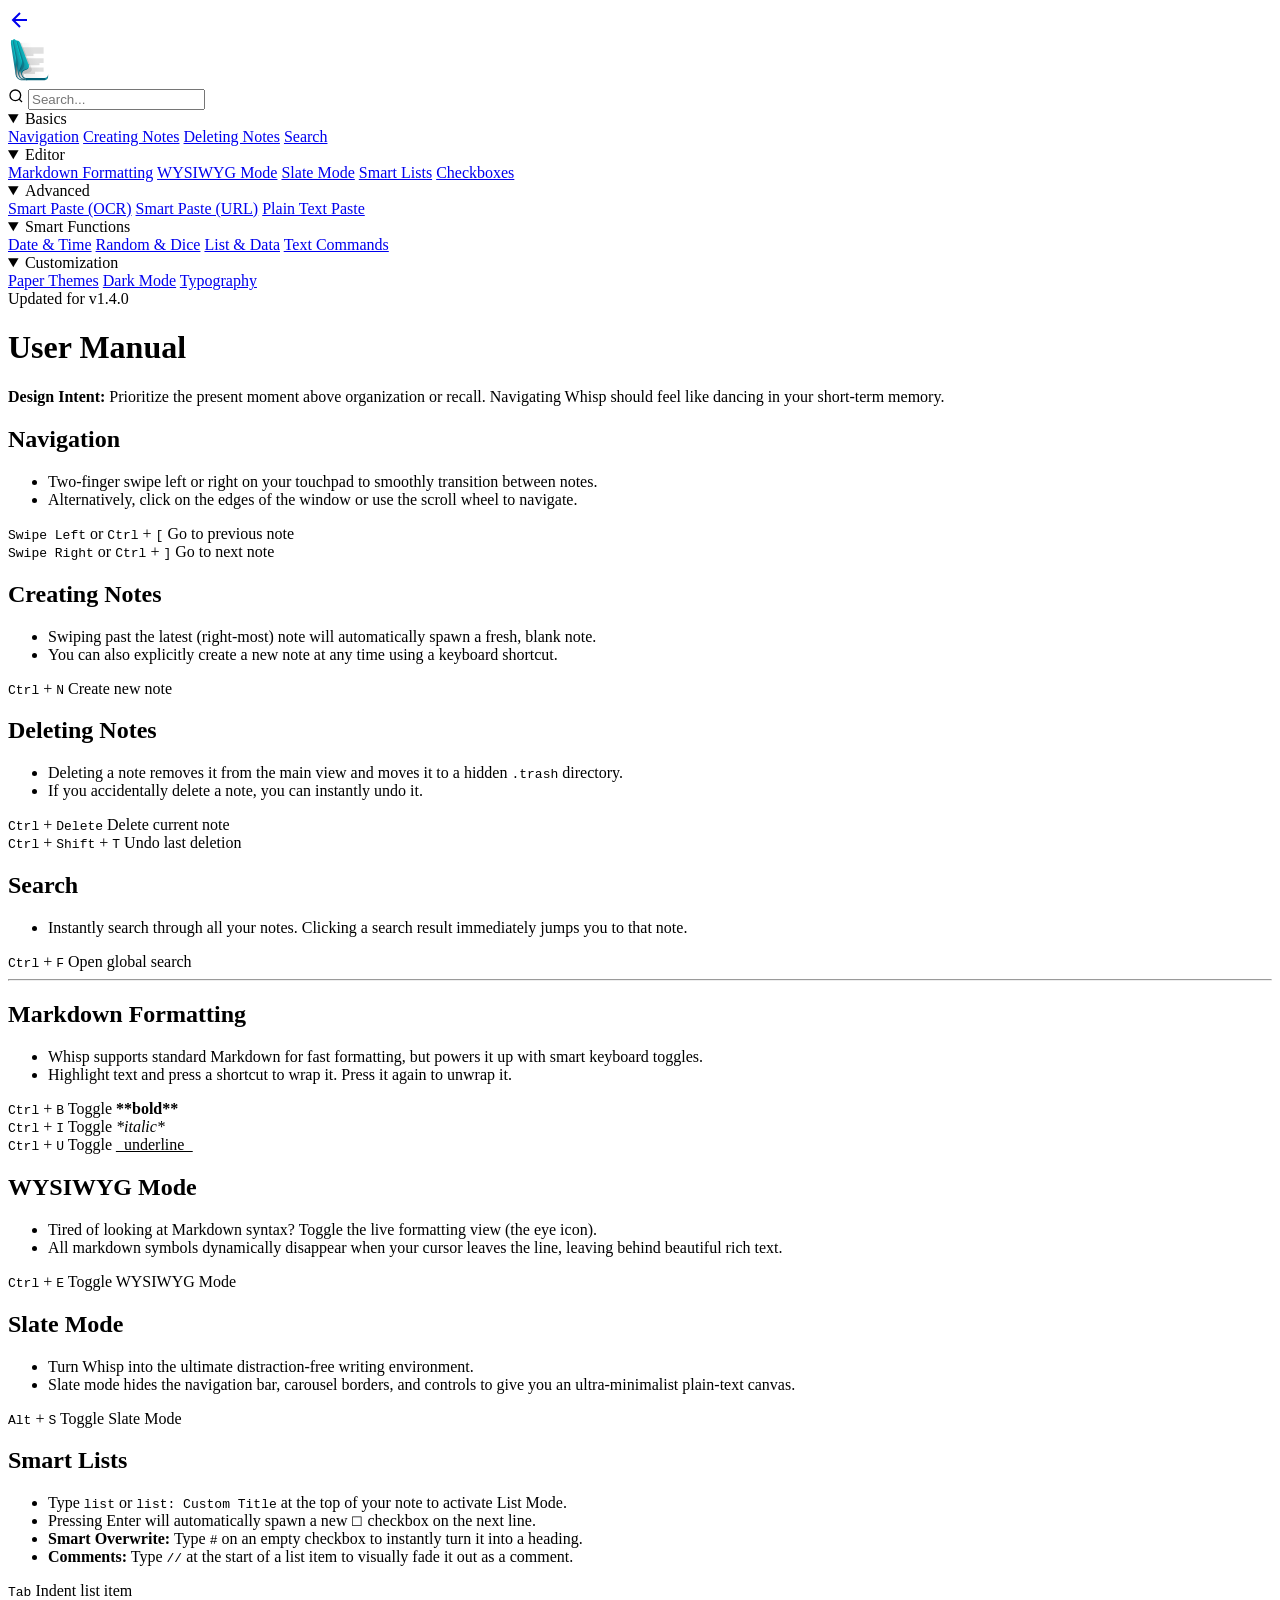
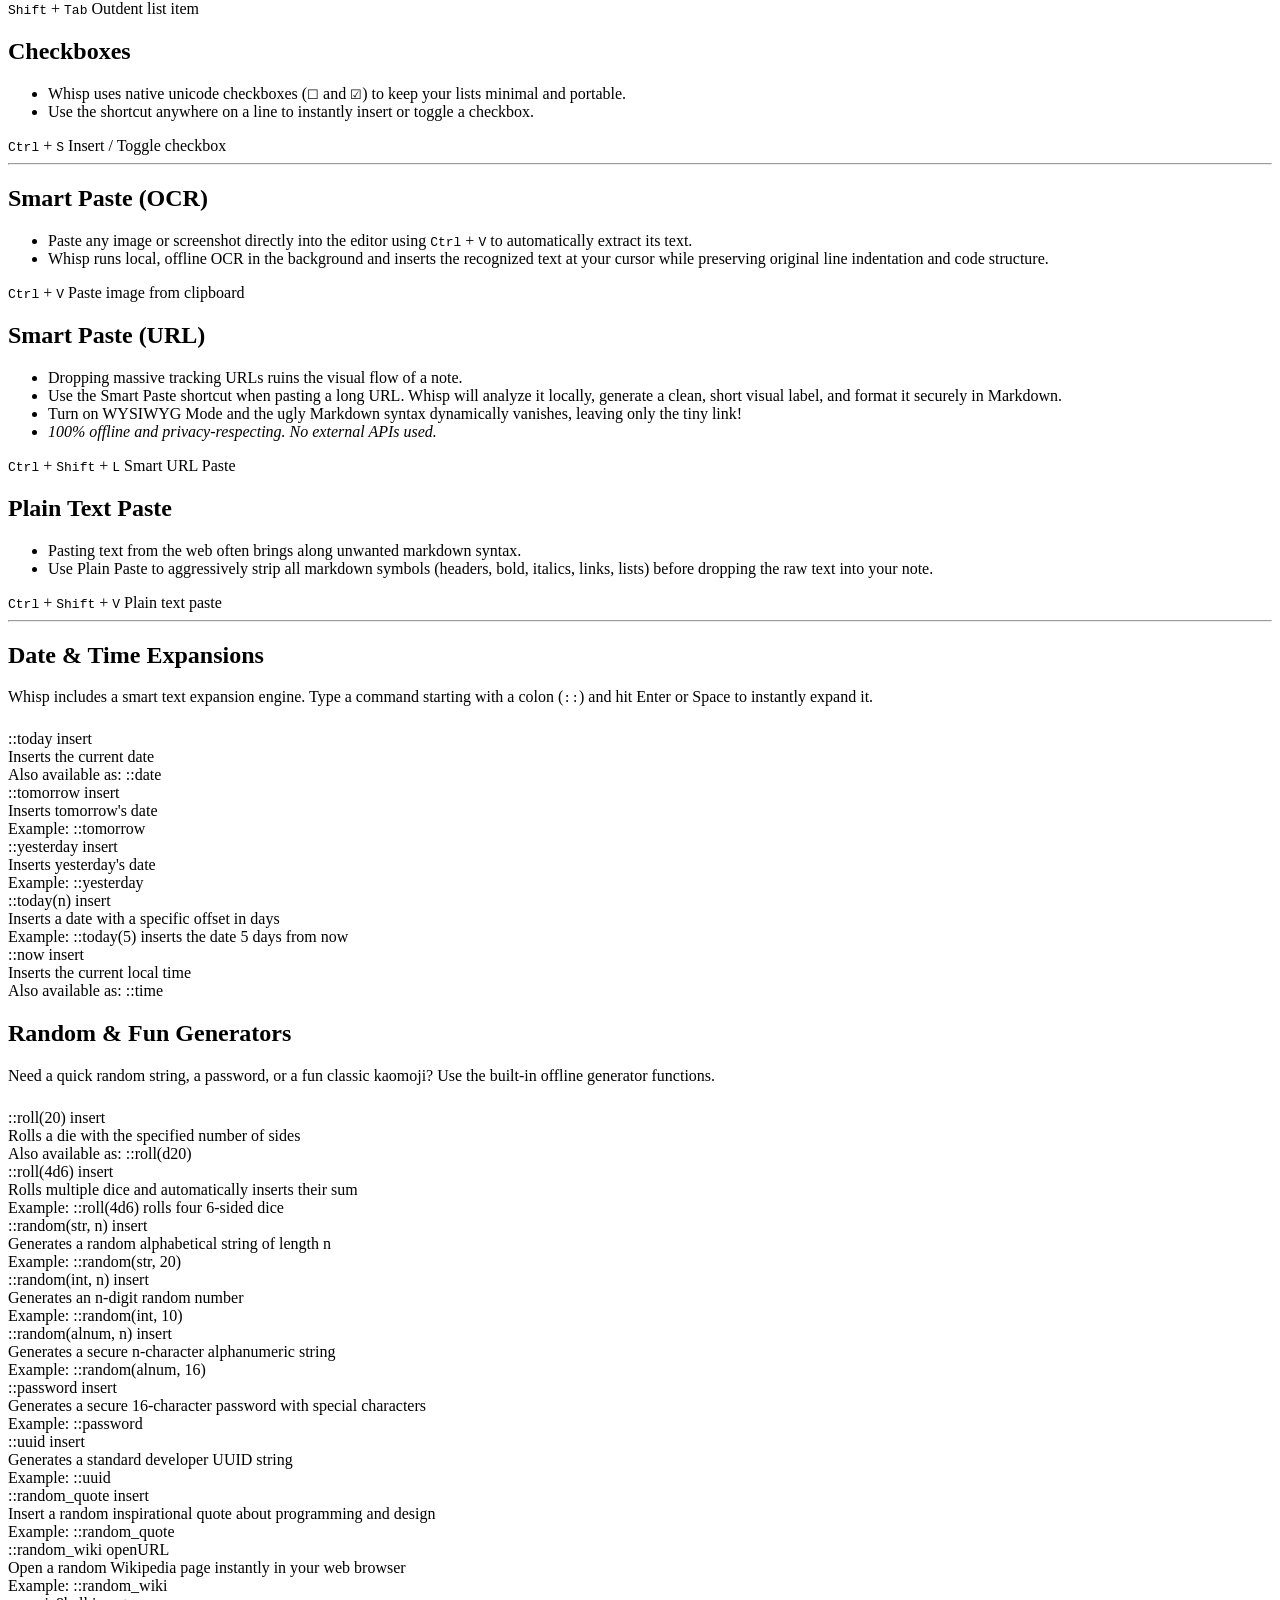
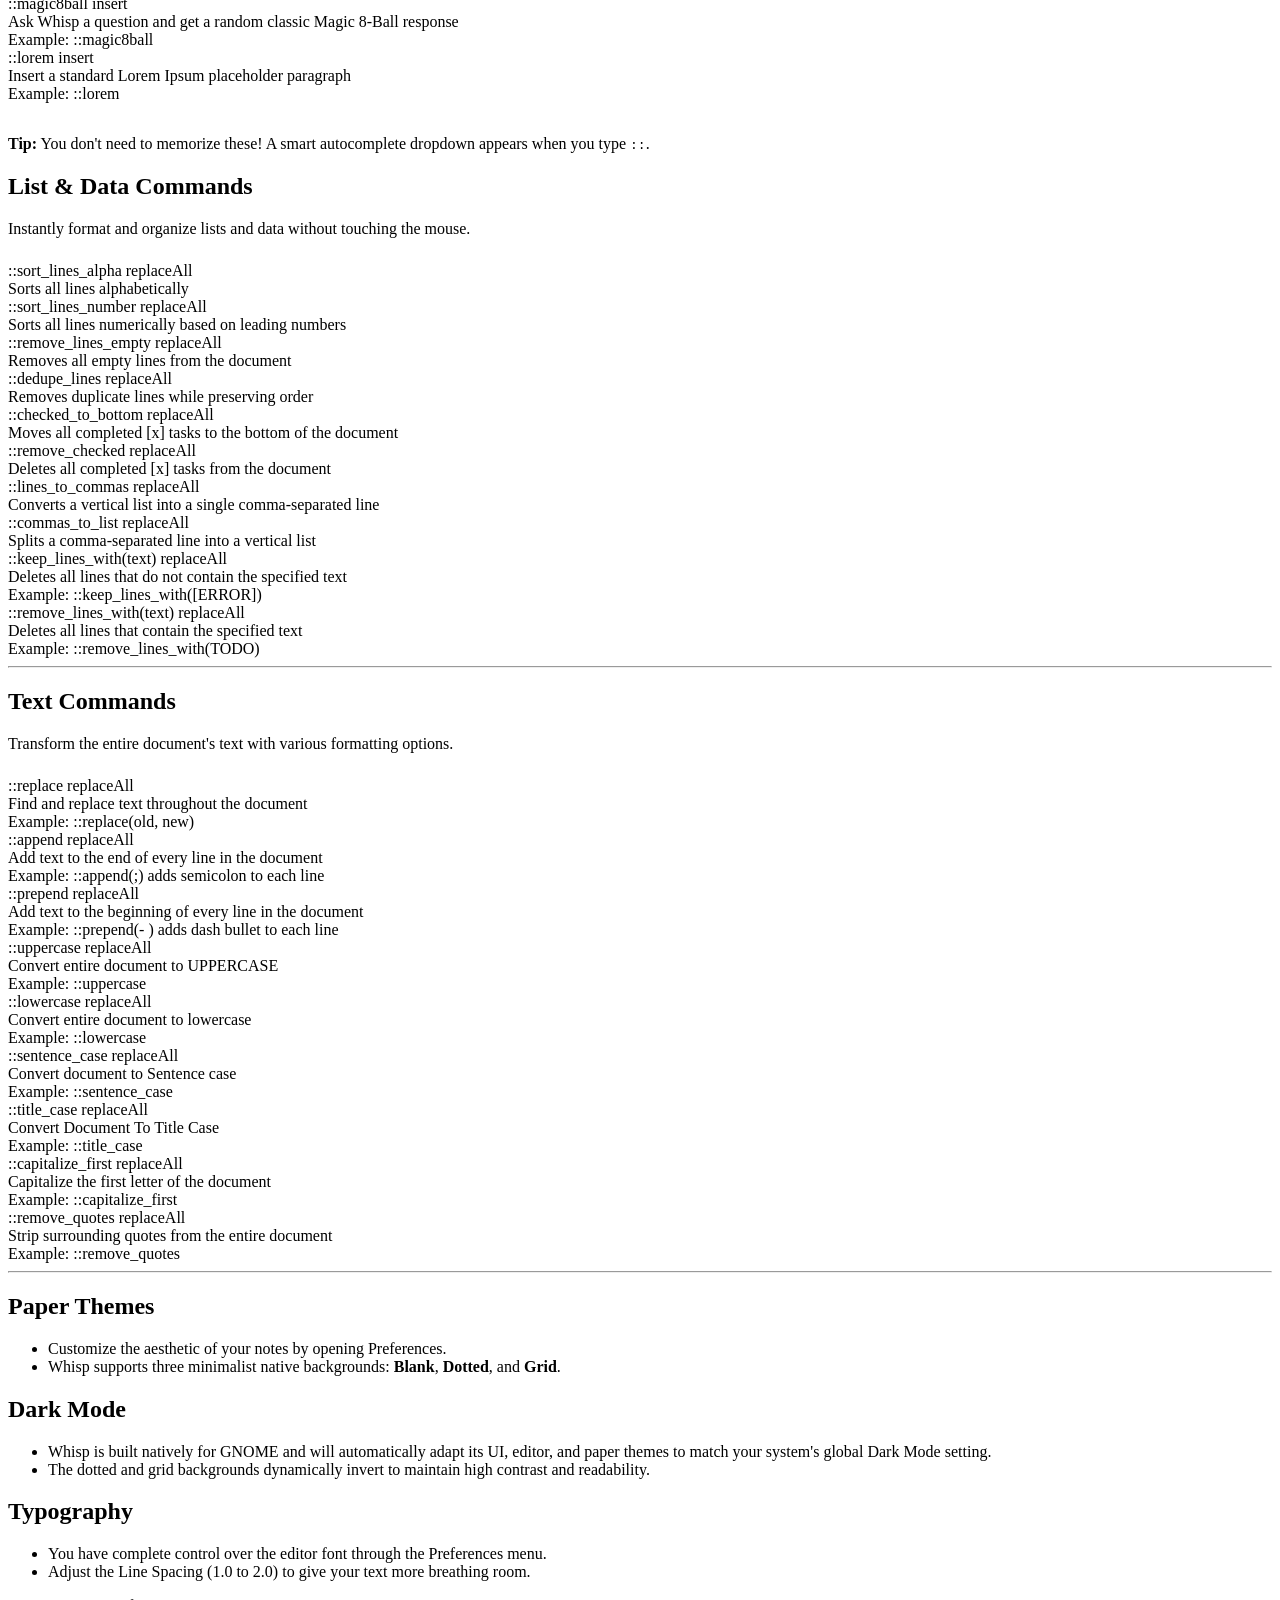
==== docs/manual.html @ 9ea4ab5c "docs: added correct domain icon" ====
<!DOCTYPE html>
<html lang="en">
<head>
    <meta charset="UTF-8">
    <meta name="viewport" content="width=device-width, initial-scale=1.0">
    <title>User Manual - Whisp</title>
    <link rel="preconnect" href="https://fonts.googleapis.com">
    <link rel="preconnect" href="https://fonts.gstatic.com" crossorigin>
    <link href="https://fonts.googleapis.com/css2?family=JetBrains+Mono:wght@400;600;800&display=swap" rel="stylesheet">
    <link rel="stylesheet" href="css/style.css?v=8">
    <link rel="icon" href="assets/icon.svg" type="image/svg+xml">
    <link rel="icon" href="assets/icon.png" type="image/png">
    <link rel="apple-touch-icon" href="assets/icon.png">
    <link rel="shortcut icon" href="assets/icon.ico">
    <!-- SEO / Social for manual -->
    <meta name="description" content="Whisp User Manual — navigation, editor features, smart paste, themes, and shortcuts.">
    <meta property="og:title" content="Whisp — User Manual" />
    <meta property="og:description" content="Documentation for Whisp: navigation, editor features, smart paste, themes, and shortcuts." />
    <meta property="og:image" content="assets/og-image.jpg" />
    <meta name="twitter:card" content="summary_large_image">
</head>
<body class="manual-page">

    <div class="manual-layout">
        <aside class="manual-sidebar">
            <div class="sidebar-header">
                <a href="index.html" class="back-link">
                    <svg width="24" height="24" viewBox="0 0 24 24" fill="none" stroke="currentColor" stroke-width="2"><path d="M19 12H5M12 19l-7-7 7-7"/></svg>
                </a>
                <div class="sidebar-title">
                    <img src="assets/app-icon.svg" alt="Whisp Logo" width="48" height="48" style="margin-bottom: 0 !important;">
                </div>
            </div>

            <div class="sidebar-search">
                <svg width="16" height="16" viewBox="0 0 24 24" fill="none" stroke="currentColor" stroke-width="2"><circle cx="11" cy="11" r="8"></circle><line x1="21" y1="21" x2="16.65" y2="16.65"></line></svg>
                <input type="search" id="manual-search-input" placeholder="Search..." class="manual-search-input">
            </div>
            
            <details class="nav-group" open>
                <summary>Basics</summary>
                <div class="nav-links">
                    <a href="#nav-navigation">Navigation</a>
                    <a href="#nav-create">Creating Notes</a>
                    <a href="#nav-delete">Deleting Notes</a>
                    <a href="#nav-search">Search</a>
                </div>
            </details>

            <details class="nav-group" open>
                <summary>Editor</summary>
                <div class="nav-links">
                    <a href="#nav-markdown">Markdown Formatting</a>
                    <a href="#nav-wysiwyg">WYSIWYG Mode</a>
                    <a href="#nav-slate">Slate Mode</a>
                    <a href="#nav-lists">Smart Lists</a>
                    <a href="#nav-checkbox">Checkboxes</a>
                </div>
            </details>

            <details class="nav-group" open>
                <summary>Advanced</summary>
                <div class="nav-links">
                    <a href="#nav-smartpaste-ocr">Smart Paste (OCR)</a>
                    <a href="#nav-smartpaste">Smart Paste (URL)</a>
                    <a href="#nav-plainpaste">Plain Text Paste</a>
                </div>
            </details>

            <details class="nav-group" open>
                <summary>Smart Functions</summary>
                <div class="nav-links">
                    <a href="#nav-date-time">Date & Time</a>
                    <a href="#nav-generators">Random & Dice</a>
                    <a href="#nav-list-commands">List & Data</a>
                    <a href="#nav-text-commands">Text Commands</a>
                </div>
            </details>

            <details class="nav-group" open>
                <summary>Customization</summary>
                <div class="nav-links">
                    <a href="#nav-themes">Paper Themes</a>
                    <a href="#nav-darkmode">Dark Mode</a>
                    <a href="#nav-typography">Typography</a>
                </div>
            </details>
        </aside>

        <main class="manual-content">
            <div class="manual-inner">
            <header class="manual-header">
                <span class="version-badge">Updated for v1.4.0</span>
                <h1>User Manual</h1>
                <div class="intent-banner">
                    <strong>Design Intent:</strong> Prioritize the present moment above organization or recall. Navigating Whisp should feel like dancing in your short-term memory.
                </div>
            </header>

            <section id="nav-navigation" class="manual-section">
                <h2>Navigation</h2>
                <ul>
                    <li>Two-finger swipe left or right on your touchpad to smoothly transition between notes.</li>
                    <li>Alternatively, click on the edges of the window or use the scroll wheel to navigate.</li>
                </ul>
                <div class="shortcut-box">
                    <kbd>Swipe Left</kbd> or <kbd>Ctrl</kbd> + <kbd>[</kbd> Go to previous note
                </div>
                <div class="shortcut-box">
                    <kbd>Swipe Right</kbd> or <kbd>Ctrl</kbd> + <kbd>]</kbd> Go to next note
                </div>
            </section>

            <section id="nav-create" class="manual-section">
                <h2>Creating Notes</h2>
                <ul>
                    <li>Swiping past the latest (right-most) note will automatically spawn a fresh, blank note.</li>
                    <li>You can also explicitly create a new note at any time using a keyboard shortcut.</li>
                </ul>
                <div class="shortcut-box">
                    <kbd>Ctrl</kbd> + <kbd>N</kbd> Create new note
                </div>
            </section>

            <section id="nav-delete" class="manual-section">
                <h2>Deleting Notes</h2>
                <ul>
                    <li>Deleting a note removes it from the main view and moves it to a hidden <code>.trash</code> directory.</li>
                    <li>If you accidentally delete a note, you can instantly undo it.</li>
                </ul>
                <div class="shortcut-box">
                    <kbd>Ctrl</kbd> + <kbd>Delete</kbd> Delete current note
                </div>
                <div class="shortcut-box">
                    <kbd>Ctrl</kbd> + <kbd>Shift</kbd> + <kbd>T</kbd> Undo last deletion
                </div>
            </section>

            <section id="nav-search" class="manual-section">
                <h2>Search</h2>
                <ul>
                    <li>Instantly search through all your notes. Clicking a search result immediately jumps you to that note.</li>
                </ul>
                <div class="shortcut-box">
                    <kbd>Ctrl</kbd> + <kbd>F</kbd> Open global search
                </div>
            </section>

            <hr>

            <section id="nav-markdown" class="manual-section">
                <h2>Markdown Formatting</h2>
                <ul>
                    <li>Whisp supports standard Markdown for fast formatting, but powers it up with smart keyboard toggles.</li>
                    <li>Highlight text and press a shortcut to wrap it. Press it again to unwrap it.</li>
                </ul>
                <div class="shortcut-box">
                    <kbd>Ctrl</kbd> + <kbd>B</kbd> Toggle <strong>**bold**</strong>
                </div>
                <div class="shortcut-box">
                    <kbd>Ctrl</kbd> + <kbd>I</kbd> Toggle <em>*italic*</em>
                </div>
                <div class="shortcut-box">
                    <kbd>Ctrl</kbd> + <kbd>U</kbd> Toggle <u>_underline_</u>
                </div>
            </section>

            <section id="nav-wysiwyg" class="manual-section">
                <h2>WYSIWYG Mode</h2>
                <ul>
                    <li>Tired of looking at Markdown syntax? Toggle the live formatting view (the eye icon).</li>
                    <li>All markdown symbols dynamically disappear when your cursor leaves the line, leaving behind beautiful rich text.</li>
                </ul>
                <div class="shortcut-box">
                    <kbd>Ctrl</kbd> + <kbd>E</kbd> Toggle WYSIWYG Mode
                </div>
            </section>

            <section id="nav-slate" class="manual-section">
                <h2>Slate Mode</h2>
                <ul>
                    <li>Turn Whisp into the ultimate distraction-free writing environment.</li>
                    <li>Slate mode hides the navigation bar, carousel borders, and controls to give you an ultra-minimalist plain-text canvas.</li>
                </ul>
                <div class="shortcut-box">
                    <kbd>Alt</kbd> + <kbd>S</kbd> Toggle Slate Mode
                </div>
            </section>

            <section id="nav-lists" class="manual-section">
                <h2>Smart Lists</h2>
                <ul>
                    <li>Type <code>list</code> or <code>list: Custom Title</code> at the top of your note to activate List Mode.</li>
                    <li>Pressing Enter will automatically spawn a new <code>☐</code> checkbox on the next line.</li>
                    <li><strong>Smart Overwrite:</strong> Type <code>#</code> on an empty checkbox to instantly turn it into a heading.</li>
                    <li><strong>Comments:</strong> Type <code>//</code> at the start of a list item to visually fade it out as a comment.</li>
                </ul>
                <div class="shortcut-box">
                    <kbd>Tab</kbd> Indent list item
                </div>
                <div class="shortcut-box">
                    <kbd>Shift</kbd> + <kbd>Tab</kbd> Outdent list item
                </div>
            </section>

            <section id="nav-checkbox" class="manual-section">
                <h2>Checkboxes</h2>
                <ul>
                    <li>Whisp uses native unicode checkboxes (<code>☐</code> and <code>☑</code>) to keep your lists minimal and portable.</li>
                    <li>Use the shortcut anywhere on a line to instantly insert or toggle a checkbox.</li>
                </ul>
                <div class="shortcut-box">
                    <kbd>Ctrl</kbd> + <kbd>S</kbd> Insert / Toggle checkbox
                </div>
            </section>

            <hr>

            <section id="nav-smartpaste-ocr" class="manual-section">
                <h2>Smart Paste (OCR)</h2>
                <ul>
                    <li>Paste any image or screenshot directly into the editor using <kbd>Ctrl</kbd> + <kbd>V</kbd> to automatically extract its text.</li>
                    <li>Whisp runs local, offline OCR in the background and inserts the recognized text at your cursor while preserving original line indentation and code structure.</li>
                </ul>
                <div class="shortcut-box">
                    <kbd>Ctrl</kbd> + <kbd>V</kbd> Paste image from clipboard
                </div>
            </section>

            <section id="nav-smartpaste" class="manual-section">
                <h2>Smart Paste (URL)</h2>
                <ul>
                    <li>Dropping massive tracking URLs ruins the visual flow of a note.</li>
                    <li>Use the Smart Paste shortcut when pasting a long URL. Whisp will analyze it locally, generate a clean, short visual label, and format it securely in Markdown.</li>
                    <li>Turn on WYSIWYG Mode and the ugly Markdown syntax dynamically vanishes, leaving only the tiny link!</li>
                    <li><em>100% offline and privacy-respecting. No external APIs used.</em></li>
                </ul>
                <div class="shortcut-box">
                    <kbd>Ctrl</kbd> + <kbd>Shift</kbd> + <kbd>L</kbd> Smart URL Paste
                </div>
            </section>

            <section id="nav-plainpaste" class="manual-section">
                <h2>Plain Text Paste</h2>
                <ul>
                    <li>Pasting text from the web often brings along unwanted markdown syntax.</li>
                    <li>Use Plain Paste to aggressively strip all markdown symbols (headers, bold, italics, links, lists) before dropping the raw text into your note.</li>
                </ul>
                <div class="shortcut-box">
                    <kbd>Ctrl</kbd> + <kbd>Shift</kbd> + <kbd>V</kbd> Plain text paste
                </div>
            </section>

            <hr>

            <section id="nav-date-time" class="manual-section">
                <h2>Date & Time Expansions</h2>
                <p style="color: var(--text-secondary); margin-bottom: 1.5rem;">Whisp includes a smart text expansion engine. Type a command starting with a colon (<code>::</code>) and hit Enter or Space to instantly expand it.</p>

                <div class="command-box">
                    <div class="command-header">
                        <span class="command-name">::today</span>
                        <span class="command-badge">insert</span>
                    </div>
                    <div class="command-desc">Inserts the current date</div>
                    <div class="command-example">Also available as: ::date</div>
                </div>

                <div class="command-box">
                    <div class="command-header">
                        <span class="command-name">::tomorrow</span>
                        <span class="command-badge">insert</span>
                    </div>
                    <div class="command-desc">Inserts tomorrow's date</div>
                    <div class="command-example">Example: ::tomorrow</div>
                </div>

                <div class="command-box">
                    <div class="command-header">
                        <span class="command-name">::yesterday</span>
                        <span class="command-badge">insert</span>
                    </div>
                    <div class="command-desc">Inserts yesterday's date</div>
                    <div class="command-example">Example: ::yesterday</div>
                </div>

                <div class="command-box">
                    <div class="command-header">
                        <span class="command-name">::today(n)</span>
                        <span class="command-badge">insert</span>
                    </div>
                    <div class="command-desc">Inserts a date with a specific offset in days</div>
                    <div class="command-example">Example: ::today(5) inserts the date 5 days from now</div>
                </div>

                <div class="command-box">
                    <div class="command-header">
                        <span class="command-name">::now</span>
                        <span class="command-badge">insert</span>
                    </div>
                    <div class="command-desc">Inserts the current local time</div>
                    <div class="command-example">Also available as: ::time</div>
                </div>
            </section>

            <section id="nav-generators" class="manual-section">
                <h2>Random & Fun Generators</h2>
                <p style="color: var(--text-secondary); margin-bottom: 1.5rem;">Need a quick random string, a password, or a fun classic kaomoji? Use the built-in offline generator functions.</p>

                <div class="command-box">
                    <div class="command-header">
                        <span class="command-name">::roll(20)</span>
                        <span class="command-badge">insert</span>
                    </div>
                    <div class="command-desc">Rolls a die with the specified number of sides</div>
                    <div class="command-example">Also available as: ::roll(d20)</div>
                </div>

                <div class="command-box">
                    <div class="command-header">
                        <span class="command-name">::roll(4d6)</span>
                        <span class="command-badge">insert</span>
                    </div>
                    <div class="command-desc">Rolls multiple dice and automatically inserts their sum</div>
                    <div class="command-example">Example: ::roll(4d6) rolls four 6-sided dice</div>
                </div>

                <div class="command-box">
                    <div class="command-header">
                        <span class="command-name">::random(str, n)</span>
                        <span class="command-badge">insert</span>
                    </div>
                    <div class="command-desc">Generates a random alphabetical string of length n</div>
                    <div class="command-example">Example: ::random(str, 20)</div>
                </div>

                <div class="command-box">
                    <div class="command-header">
                        <span class="command-name">::random(int, n)</span>
                        <span class="command-badge">insert</span>
                    </div>
                    <div class="command-desc">Generates an n-digit random number</div>
                    <div class="command-example">Example: ::random(int, 10)</div>
                </div>

                <div class="command-box">
                    <div class="command-header">
                        <span class="command-name">::random(alnum, n)</span>
                        <span class="command-badge">insert</span>
                    </div>
                    <div class="command-desc">Generates a secure n-character alphanumeric string</div>
                    <div class="command-example">Example: ::random(alnum, 16)</div>
                </div>

                <div class="command-box">
                    <div class="command-header">
                        <span class="command-name">::password</span>
                        <span class="command-badge">insert</span>
                    </div>
                    <div class="command-desc">Generates a secure 16-character password with special characters</div>
                    <div class="command-example">Example: ::password</div>
                </div>

                <div class="command-box">
                    <div class="command-header">
                        <span class="command-name">::uuid</span>
                        <span class="command-badge">insert</span>
                    </div>
                    <div class="command-desc">Generates a standard developer UUID string</div>
                    <div class="command-example">Example: ::uuid</div>
                </div>

                <div class="command-box">
                    <div class="command-header">
                        <span class="command-name">::random_quote</span>
                        <span class="command-badge">insert</span>
                    </div>
                    <div class="command-desc">Insert a random inspirational quote about programming and design</div>
                    <div class="command-example">Example: ::random_quote</div>
                </div>

                <div class="command-box">
                    <div class="command-header">
                        <span class="command-name">::random_wiki</span>
                        <span class="command-badge">openURL</span>
                    </div>
                    <div class="command-desc">Open a random Wikipedia page instantly in your web browser</div>
                    <div class="command-example">Example: ::random_wiki</div>
                </div>

                <div class="command-box">
                    <div class="command-header">
                        <span class="command-name">::magic8ball</span>
                        <span class="command-badge">insert</span>
                    </div>
                    <div class="command-desc">Ask Whisp a question and get a random classic Magic 8-Ball response</div>
                    <div class="command-example">Example: ::magic8ball</div>
                </div>
                
                <div class="command-box">
                    <div class="command-header">
                        <span class="command-name">::lorem</span>
                        <span class="command-badge">insert</span>
                    </div>
                    <div class="command-desc">Insert a standard Lorem Ipsum placeholder paragraph</div>
                    <div class="command-example">Example: ::lorem</div>
                </div>

                <div class="tip-box" style="margin-top: 2rem;">
                    <strong>Tip:</strong> You don't need to memorize these! A smart autocomplete dropdown appears when you type <code>::</code>.
                </div>
            </section>

            <section id="nav-list-commands" class="manual-section">
                <h2>List &amp; Data Commands</h2>
                <p style="color: var(--text-secondary); margin-bottom: 1.5rem;">Instantly format and organize lists and data without touching the mouse.</p>

                <div class="command-box">
                    <div class="command-header">
                        <span class="command-name">::sort_lines_alpha</span>
                        <span class="command-badge">replaceAll</span>
                    </div>
                    <div class="command-desc">Sorts all lines alphabetically</div>
                </div>

                <div class="command-box">
                    <div class="command-header">
                        <span class="command-name">::sort_lines_number</span>
                        <span class="command-badge">replaceAll</span>
                    </div>
                    <div class="command-desc">Sorts all lines numerically based on leading numbers</div>
                </div>

                <div class="command-box">
                    <div class="command-header">
                        <span class="command-name">::remove_lines_empty</span>
                        <span class="command-badge">replaceAll</span>
                    </div>
                    <div class="command-desc">Removes all empty lines from the document</div>
                </div>

                <div class="command-box">
                    <div class="command-header">
                        <span class="command-name">::dedupe_lines</span>
                        <span class="command-badge">replaceAll</span>
                    </div>
                    <div class="command-desc">Removes duplicate lines while preserving order</div>
                </div>

                <div class="command-box">
                    <div class="command-header">
                        <span class="command-name">::checked_to_bottom</span>
                        <span class="command-badge">replaceAll</span>
                    </div>
                    <div class="command-desc">Moves all completed [x] tasks to the bottom of the document</div>
                </div>

                <div class="command-box">
                    <div class="command-header">
                        <span class="command-name">::remove_checked</span>
                        <span class="command-badge">replaceAll</span>
                    </div>
                    <div class="command-desc">Deletes all completed [x] tasks from the document</div>
                </div>

                <div class="command-box">
                    <div class="command-header">
                        <span class="command-name">::lines_to_commas</span>
                        <span class="command-badge">replaceAll</span>
                    </div>
                    <div class="command-desc">Converts a vertical list into a single comma-separated line</div>
                </div>

                <div class="command-box">
                    <div class="command-header">
                        <span class="command-name">::commas_to_list</span>
                        <span class="command-badge">replaceAll</span>
                    </div>
                    <div class="command-desc">Splits a comma-separated line into a vertical list</div>
                </div>

                <div class="command-box">
                    <div class="command-header">
                        <span class="command-name">::keep_lines_with(text)</span>
                        <span class="command-badge">replaceAll</span>
                    </div>
                    <div class="command-desc">Deletes all lines that do not contain the specified text</div>
                    <div class="command-example">Example: ::keep_lines_with([ERROR])</div>
                </div>

                <div class="command-box">
                    <div class="command-header">
                        <span class="command-name">::remove_lines_with(text)</span>
                        <span class="command-badge">replaceAll</span>
                    </div>
                    <div class="command-desc">Deletes all lines that contain the specified text</div>
                    <div class="command-example">Example: ::remove_lines_with(TODO)</div>
                </div>
            </section>

            <hr>

            <section id="nav-text-commands" class="manual-section">
                <h2>Text Commands</h2>
                <p style="color: var(--text-secondary); margin-bottom: 1.5rem;">Transform the entire document's text with various formatting options.</p>

                <div class="command-box">
                    <div class="command-header">
                        <span class="command-name">::replace</span>
                        <span class="command-badge">replaceAll</span>
                    </div>
                    <div class="command-desc">Find and replace text throughout the document</div>
                    <div class="command-example">Example: ::replace(old, new)</div>
                </div>

                <div class="command-box">
                    <div class="command-header">
                        <span class="command-name">::append</span>
                        <span class="command-badge">replaceAll</span>
                    </div>
                    <div class="command-desc">Add text to the end of every line in the document</div>
                    <div class="command-example">Example: ::append(;) adds semicolon to each line</div>
                </div>

                <div class="command-box">
                    <div class="command-header">
                        <span class="command-name">::prepend</span>
                        <span class="command-badge">replaceAll</span>
                    </div>
                    <div class="command-desc">Add text to the beginning of every line in the document</div>
                    <div class="command-example">Example: ::prepend(- ) adds dash bullet to each line</div>
                </div>

                <div class="command-box">
                    <div class="command-header">
                        <span class="command-name">::uppercase</span>
                        <span class="command-badge">replaceAll</span>
                    </div>
                    <div class="command-desc">Convert entire document to UPPERCASE</div>
                    <div class="command-example">Example: ::uppercase</div>
                </div>

                <div class="command-box">
                    <div class="command-header">
                        <span class="command-name">::lowercase</span>
                        <span class="command-badge">replaceAll</span>
                    </div>
                    <div class="command-desc">Convert entire document to lowercase</div>
                    <div class="command-example">Example: ::lowercase</div>
                </div>

                <div class="command-box">
                    <div class="command-header">
                        <span class="command-name">::sentence_case</span>
                        <span class="command-badge">replaceAll</span>
                    </div>
                    <div class="command-desc">Convert document to Sentence case</div>
                    <div class="command-example">Example: ::sentence_case</div>
                </div>

                <div class="command-box">
                    <div class="command-header">
                        <span class="command-name">::title_case</span>
                        <span class="command-badge">replaceAll</span>
                    </div>
                    <div class="command-desc">Convert Document To Title Case</div>
                    <div class="command-example">Example: ::title_case</div>
                </div>

                <div class="command-box">
                    <div class="command-header">
                        <span class="command-name">::capitalize_first</span>
                        <span class="command-badge">replaceAll</span>
                    </div>
                    <div class="command-desc">Capitalize the first letter of the document</div>
                    <div class="command-example">Example: ::capitalize_first</div>
                </div>

                <div class="command-box">
                    <div class="command-header">
                        <span class="command-name">::remove_quotes</span>
                        <span class="command-badge">replaceAll</span>
                    </div>
                    <div class="command-desc">Strip surrounding quotes from the entire document</div>
                    <div class="command-example">Example: ::remove_quotes</div>
                </div>
            </section>

            <hr>

            <section id="nav-themes" class="manual-section">
                <h2>Paper Themes</h2>
                <ul>
                    <li>Customize the aesthetic of your notes by opening Preferences.</li>
                    <li>Whisp supports three minimalist native backgrounds: <strong>Blank</strong>, <strong>Dotted</strong>, and <strong>Grid</strong>.</li>
                </ul>
            </section>

            <section id="nav-darkmode" class="manual-section">
                <h2>Dark Mode</h2>
                <ul>
                    <li>Whisp is built natively for GNOME and will automatically adapt its UI, editor, and paper themes to match your system's global Dark Mode setting.</li>
                    <li>The dotted and grid backgrounds dynamically invert to maintain high contrast and readability.</li>
                </ul>
            </section>

            <section id="nav-typography" class="manual-section">
                <h2>Typography</h2>
                <ul>
                    <li>You have complete control over the editor font through the Preferences menu.</li>
                    <li>Adjust the Line Spacing (1.0 to 2.0) to give your text more breathing room.</li>
                </ul>
                <div class="shortcut-box">
                    <kbd>Ctrl</kbd> + <kbd>,</kbd> Open Preferences
                </div>
            </section>
            </div>
        </main>
    </div>

    <script>
        // Simple active state observer for sidebar navigation
        const sections = document.querySelectorAll('.manual-section');
        const navLinks = document.querySelectorAll('.manual-sidebar a:not(.back-link)');

        const observer = new IntersectionObserver((entries) => {
            entries.forEach(entry => {
                if (entry.isIntersecting) {
                    navLinks.forEach(link => {
                        link.classList.remove('active');
                        // Also remove active styling for sidebar titles if we want, but let's just use exact hash match
                        if (link.getAttribute('href') === '#' + entry.target.id) {
                            link.classList.add('active');
                        }
                    });
                }
            });
        }, { rootMargin: '-20% 0px -80% 0px' });

        sections.forEach(section => observer.observe(section));
        
        // Smooth scrolling
        navLinks.forEach(link => {
            link.addEventListener('click', function(e) {
                // If it's just a category link without an ID, maybe don't smooth scroll?
                // Actually our sidebar-link tags have `#basics`, etc., which aren't real sections.
                const targetId = this.getAttribute('href');
                if(targetId.startsWith('#')) {
                    const targetSection = document.querySelector(targetId);
                    if (targetSection) {
                        e.preventDefault();
                        targetSection.scrollIntoView({ behavior: 'smooth' });
                        history.pushState(null, null, targetId);
                    }
                }
            });
        });
        // Search Functionality
        const searchInput = document.getElementById('manual-search-input');
        const navGroups = document.querySelectorAll('details.nav-group');

        searchInput.addEventListener('input', function(e) {
            const term = e.target.value.toLowerCase();
            
            navGroups.forEach(group => {
                const links = group.querySelectorAll('.nav-links a');
                let hasVisibleLink = false;
                
                links.forEach(link => {
                    if (link.textContent.toLowerCase().includes(term)) {
                        link.style.display = 'block';
                        hasVisibleLink = true;
                    } else {
                        link.style.display = 'none';
                    }
                });
                
                if (hasVisibleLink) {
                    group.style.display = 'block';
                    group.open = true; // Auto-open groups that have matches
                } else {
                    group.style.display = 'none';
                }
            });
        });
    </script>
</body>
</html>
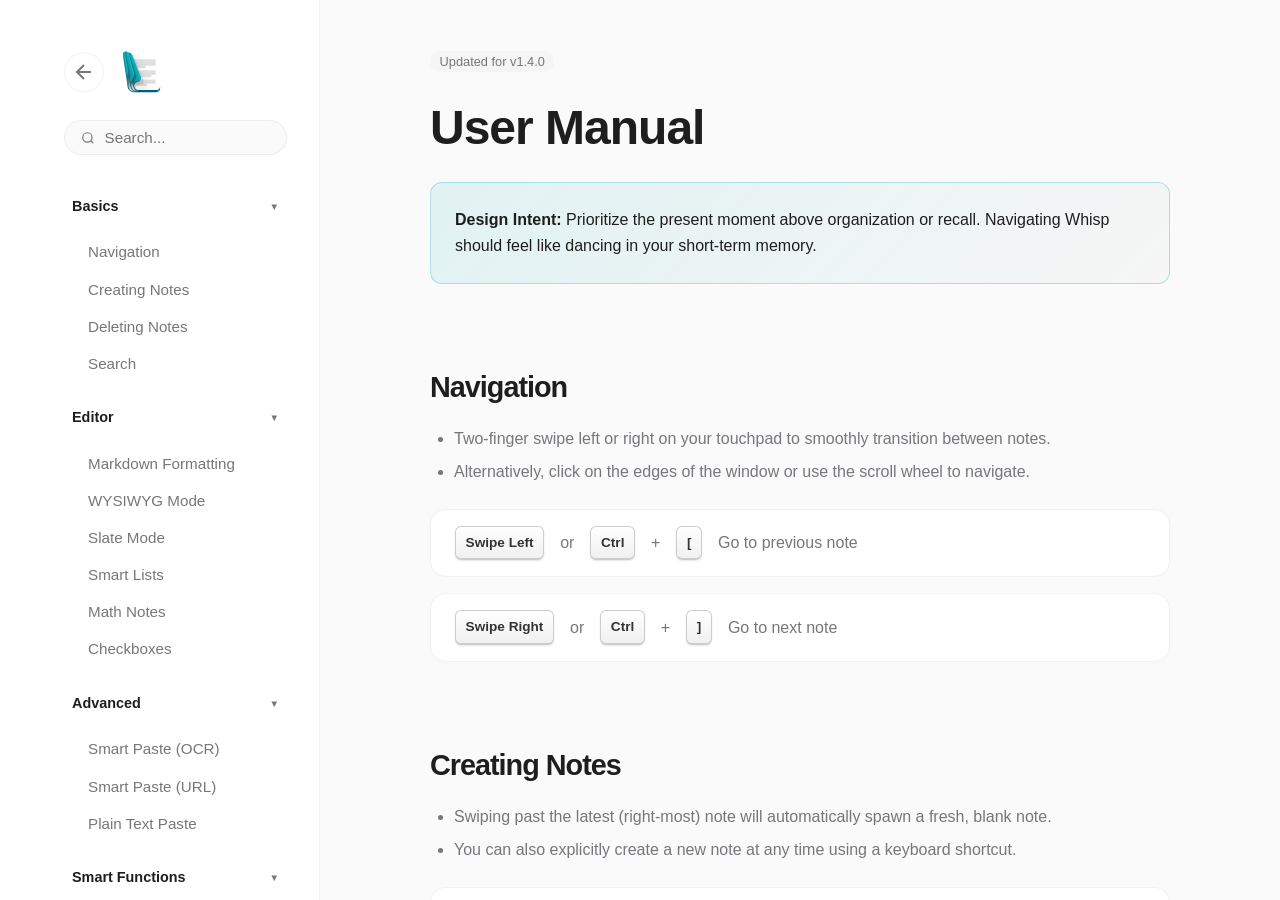
==== commit 05d585be: "Add math notes" ====
--- a/docs/manual.html
+++ b/docs/manual.html
@@ -54,6 +54,7 @@
                     <a href="#nav-wysiwyg">WYSIWYG Mode</a>
                     <a href="#nav-slate">Slate Mode</a>
                     <a href="#nav-lists">Smart Lists</a>
+                    <a href="#nav-math">Math Notes</a>
                     <a href="#nav-checkbox">Checkboxes</a>
                 </div>
             </details>
@@ -201,6 +202,16 @@
                 <div class="shortcut-box">
                     <kbd>Shift</kbd> + <kbd>Tab</kbd> Outdent list item
                 </div>
+            </section>
+
+            <section id="nav-math" class="manual-section">
+                <h2>Math Notes</h2>
+                <ul>
+                    <li>Type <code>math</code> or <code>math: Custom Title</code> at the top of your note to activate Math Mode.</li>
+                    <li>Every line that is a valid expression shows its result on the right, e.g. <code>(120 + 30) * 2</code>, <code>2^10</code>, <code>20% of 50</code>, <code>sqrt(16)</code>.</li>
+                    <li><strong>Variables:</strong> <code>rent = 1200</code> on one line, then use <code>rent * 12</code> on a later line. <code>ans</code> is the previous result.</li>
+                    <li><strong>Totals:</strong> Type <code>sum</code> (or <code>total</code>, <code>avg</code>) to add up the results above it, back to the last empty line.</li>
+                </ul>
             </section>
 
             <section id="nav-checkbox" class="manual-section">
--- a/docs/css/style.css
+++ b/docs/css/style.css
@@ -0,0 +1,1410 @@
+:root {
+  /* GNOME Adwaita Light Mode Palette */
+  --window-bg: #fafafa;
+  --view-bg: #ffffff;
+  --card-bg: #ffffff;
+  --card-hover: #f5f5f5;
+  --card-border: rgba(0, 0, 0, 0.05); /* Softer borders */
+  --text-primary: #1e1e1e;
+  --text-secondary: #77767b;
+  --accent-color: #0ab3bb; /* Whisp Teal */
+  --accent-hover: #089b9b;
+  --overlay-tint: rgba(30, 30, 30, 0.15); /* Tint for pills/buttons */
+  --font-primary: "Adwaita Sans", Cantarell, Inter, sans-serif;
+}
+
+html {
+  scroll-behavior: smooth;
+}
+
+* {
+  margin: 0;
+  padding: 0;
+  box-sizing: border-box;
+}
+
+@keyframes initialFadeIn {
+  from {
+    opacity: 0;
+  }
+  to {
+    opacity: 1;
+  }
+}
+
+body {
+  background-color: var(--window-bg);
+  color: var(--text-primary);
+  font-family: var(--font-primary);
+  line-height: 1.6;
+  -webkit-font-smoothing: antialiased;
+  animation: initialFadeIn 0.4s ease-out forwards;
+}
+
+h1,
+h2,
+h3 {
+  font-weight: 800;
+  letter-spacing: -1px;
+}
+
+/* Navigation */
+.navbar {
+  padding: 1.5rem 2rem;
+  background-color: transparent;
+}
+
+.nav-content {
+  max-width: 1200px;
+  margin: 0 auto;
+  display: flex;
+  justify-content: space-between;
+  align-items: center;
+}
+
+.brand {
+  display: flex;
+  align-items: center;
+  gap: 12px;
+}
+
+.brand-icon {
+  width: 32px;
+  height: 32px;
+  object-fit: contain;
+}
+
+.brand-name {
+  font-weight: 800;
+  font-size: 1.2rem;
+  letter-spacing: -0.5px;
+}
+
+.hero-icon-wrapper {
+  perspective: 1000px;
+  display: flex;
+  justify-content: center;
+  align-items: center;
+  margin-bottom: 2rem;
+}
+
+.hero-app-icon {
+  width: 160px;
+  height: 160px;
+  object-fit: contain;
+  filter: drop-shadow(0 10px 20px rgba(0, 0, 0, 0.15));
+  transition: transform 0.1s ease-out;
+  will-change: transform;
+}
+
+.btn {
+  padding: 0.6rem 1.2rem;
+  border-radius: 6px;
+  text-decoration: none;
+  font-weight: 600;
+  font-size: 0.95rem;
+  transition:
+    background-color 0.2s ease,
+    border-color 0.2s ease,
+    transform 0.2s ease;
+}
+
+.btn-large {
+  padding: 0.85rem 1.8rem;
+  font-size: 1.1rem;
+  border-radius: 8px;
+  font-weight: 700;
+}
+
+.btn-primary {
+  background-color: var(--accent-color);
+  color: white;
+}
+
+.btn-primary:hover {
+  background-color: var(--accent-hover);
+}
+
+.btn-secondary {
+  background-color: transparent;
+  border: 1px solid var(--card-border);
+  color: var(--text-primary);
+}
+
+.btn-secondary:hover {
+  background-color: var(--card-hover);
+  border-color: var(--text-secondary);
+}
+
+.btn-donate {
+  position: relative;
+  z-index: 1;
+  background: linear-gradient(45deg, #0ab3bb, #06888e, #0fced6, #046569);
+  background-size: 300% 300%;
+  animation: liquidGradient 10s ease infinite;
+  color: white;
+  border: none;
+  font-weight: 800;
+}
+
+.btn-donate::before {
+  content: "";
+  position: absolute;
+  top: 5px;
+  left: 0;
+  right: 0;
+  bottom: -5px;
+  z-index: -1;
+  background: linear-gradient(45deg, #0ab3bb, #06888e, #0fced6, #046569);
+  background-size: 300% 300%;
+  animation: liquidGradient 10s ease infinite;
+  border-radius: inherit;
+  filter: blur(15px);
+  opacity: 0.5;
+  transition: opacity 0.3s ease;
+}
+
+.btn-donate:hover {
+  transform: translateY(-2px);
+}
+
+.btn-donate:hover::before {
+  opacity: 0.85;
+}
+
+@keyframes liquidGradient {
+  0% {
+    background-position: 0% 50%;
+  }
+  50% {
+    background-position: 100% 50%;
+  }
+  100% {
+    background-position: 0% 50%;
+  }
+}
+
+.disabled {
+  opacity: 0.5;
+  cursor: not-allowed;
+}
+
+/* GNOME-style Navbar */
+.gnome-navbar {
+  position: absolute;
+  top: 0;
+  left: 0;
+  width: 100%;
+  padding: 1.5rem 2rem;
+  z-index: 100;
+}
+
+.gnome-nav-container {
+  max-width: 1200px;
+  margin: 0 auto;
+  display: flex;
+  justify-content: space-between;
+  align-items: center;
+}
+
+.nav-brand {
+  display: flex;
+  align-items: center;
+  gap: 0.8rem;
+  text-decoration: none;
+  color: var(--text-primary);
+}
+
+.nav-brand-icon {
+  width: 28px;
+  height: 28px;
+}
+
+.nav-brand-text {
+  font-size: 1.25rem;
+  font-weight: 800;
+  letter-spacing: -0.5px;
+}
+
+.nav-links-right {
+  display: flex;
+  align-items: center;
+  gap: 2rem;
+}
+
+.nav-link {
+  text-decoration: none;
+  color: var(--text-primary);
+  font-weight: 700;
+  font-size: 1rem;
+  transition: opacity 0.2s ease;
+}
+
+.nav-link:hover {
+  opacity: 0.7;
+}
+
+.nav-btn-donate {
+  text-decoration: none;
+  color: var(--text-primary);
+  font-weight: 700;
+  font-size: 1rem;
+  padding: 0.5rem 1.2rem;
+  border-radius: 9999px;
+  box-shadow: inset 0 0 0 2px var(--text-primary); /* Using box-shadow to prevent layout shift on hover */
+  transition:
+    transform 0.2s ease,
+    box-shadow 0.2s ease,
+    background-color 0.2s ease;
+}
+
+.nav-btn-donate:hover {
+  background-color: var(--overlay-tint); /* Subtle tint */
+  box-shadow: inset 0 0 0 4px var(--text-primary); /* Thicker border */
+  transform: scale(1.05); /* Enlarge */
+}
+
+/* Tuba-style Side-by-Side Hero Section */
+.hero-section {
+  position: relative;
+  padding: 8rem 2rem 8rem 2rem;
+  min-height: 85vh; /* Ensures the hero section takes up most of the screen */
+  overflow: hidden;
+  display: flex;
+  align-items: center;
+  justify-content: center;
+}
+
+.hero-container-side {
+  max-width: 1200px;
+  width: 100%;
+  margin: 0 auto;
+  display: flex;
+  align-items: center;
+  justify-content: space-between;
+  gap: 4rem;
+  position: relative;
+  z-index: 1;
+}
+
+.donate-grid {
+  display: grid;
+  grid-template-columns: repeat(3, 1fr);
+  max-width: 1200px;
+  margin: 0 auto;
+  gap: 2rem;
+}
+
+.bg-teal {
+  background-color: var(--accent-color);
+  color: #ffffff; /* For high contrast on teal */
+}
+
+/* Left Column */
+.hero-left-col {
+  display: flex;
+  flex-direction: column;
+  gap: 2rem;
+  flex: 1;
+}
+
+/* Brand Header */
+.hero-brand-side {
+  display: flex;
+  align-items: center;
+  gap: 1.8rem;
+}
+
+.hero-app-icon-small {
+  width: 160px;
+  height: 160px;
+  filter: drop-shadow(0 20px 30px rgba(0, 0, 0, 0.3)); /* Stronger shadow */
+  transform-origin: center left; /* Keep origin consistent for transition */
+  transition: transform 0.5s ease-out; /* Smoothly tween back to 0 when hover animation stops */
+}
+
+.hero-titles-side {
+  display: flex;
+  flex-direction: column;
+  align-items: flex-start;
+}
+
+.hero-title-side {
+  font-size: 3rem; /* Reduced from 3.5rem */
+  font-weight: 900;
+  line-height: 1.1;
+  letter-spacing: -1px;
+  color: var(--text-primary);
+  text-shadow: 0 4px 16px rgba(0, 0, 0, 0.15); /* Subtle shadow for depth */
+}
+
+.hero-subtitle-side {
+  font-size: 1.25rem; /* Reduced from 1.4rem */
+  font-weight: 500;
+  color: var(--text-primary);
+  opacity: 0.9;
+  margin-top: 0.2rem;
+  text-shadow: 0 2px 8px rgba(0, 0, 0, 0.1);
+}
+
+.squiggly {
+  text-decoration: underline;
+  text-decoration-style: wavy;
+  text-decoration-color: var(--text-primary);
+  text-decoration-thickness: 2px;
+}
+
+/* Download Pill Button */
+.hero-actions-side {
+  display: flex;
+  justify-content: flex-start;
+  margin-top: 1.2rem; /* Adjusted gap */
+  /* Removed margin-left so it aligns perfectly with the Title/Subtitle */
+}
+
+.btn-pill-download {
+  background-color: var(
+    --overlay-tint
+  ); /* Translucent tint to match GNOME HIG */
+  color: var(--text-primary);
+  padding: 0.6rem 1.4rem; /* Scaled down proportionally */
+  border-radius: 9999px;
+  font-weight: 700;
+  font-size: 0.95rem; /* Scaled down proportionally */
+  text-decoration: none;
+  display: inline-block;
+  box-shadow: 0 4px 12px rgba(0, 0, 0, 0.08); /* Subtle shadow like Tuba */
+  transition:
+    background-color 0.2s ease,
+    transform 0.2s ease,
+    box-shadow 0.2s ease;
+}
+
+.btn-pill-download:hover {
+  background-color: rgba(30, 30, 30, 0.25);
+  transform: scale(1.05); /* Increased outside scaling */
+  box-shadow:
+    inset 0 0 0 1px rgba(30, 30, 30, 0.2),
+    0 6px 16px rgba(0, 0, 0, 0.12); /* Simulated border thickening + drop shadow */
+}
+
+/* Right Column (Master Image) */
+.hero-right-col {
+  flex: 1.2;
+  display: flex;
+  justify-content: flex-end;
+  position: relative; /* Anchor for the dotted background */
+}
+
+/* Dotted pattern sitting elegantly behind the hero app window */
+.hero-right-col::before {
+  content: "";
+  position: absolute;
+  top: 50%;
+  right: -50px; /* Align to the right where the image is pushed */
+  transform: translateY(-50%);
+  width: 900px; /* Fixed massive size */
+  height: 900px;
+  background-image: radial-gradient(
+    rgba(255, 255, 255, 0.4) 3px,
+    transparent 3px
+  ); /* Increased opacity and dot size */
+  background-size: 40px 40px;
+  mask-image: radial-gradient(circle at center, black 20%, transparent 60%);
+  -webkit-mask-image: radial-gradient(
+    circle at center,
+    black 20%,
+    transparent 60%
+  );
+  z-index: -1; /* Keep it strictly behind the window */
+  pointer-events: none;
+}
+
+.hero-screenshot-side {
+  width: 100%;
+  max-width: 800px;
+  filter: drop-shadow(0 15px 30px rgba(0, 0, 0, 0.2));
+}
+
+/* --- Micro-Interactions --- */
+
+/* Use the :has() pseudo-class to trigger animation on the icon when the download pill is hovered */
+.hero-container-side:has(.btn-pill-download:hover) .hero-app-icon-small {
+  /* IDEA 4: 3D Page Turn */
+  animation: pageTurn 2s ease-in-out infinite;
+  transform-origin: center left;
+}
+
+@keyframes pageTurn {
+  0%,
+  100% {
+    transform: perspective(1000px) rotateY(0deg) translateY(0);
+  }
+  50% {
+    transform: perspective(1000px) rotateY(-15deg) translateY(-4px);
+  }
+}
+
+/* Why Whisp Section (GNOME HIG) */
+.why-whisp-section {
+  padding: 4rem 2rem 6rem 2rem;
+  background-color: #242424; /* Dark GNOME background */
+  display: flex;
+  justify-content: center;
+}
+
+.why-whisp-container {
+  max-width: 1100px;
+  width: 100%;
+  text-align: center;
+}
+
+.why-whisp-container .section-title {
+  font-size: 2.5rem; /* GNOME HIG scaled section title */
+  font-weight: 800;
+  margin-bottom: 1.5rem;
+  color: #ffffff; /* White text */
+}
+
+.why-whisp-subtitle {
+  font-size: 1.25rem;
+  color: rgba(255, 255, 255, 0.7);
+  line-height: 1.6;
+  margin: 0 auto 4rem auto;
+  max-width: 800px;
+}
+
+.why-whisp-subtitle strong {
+  color: #ffffff;
+  font-weight: 800;
+}
+
+.why-whisp-grid {
+  display: grid;
+  grid-template-columns: repeat(3, 1fr);
+  gap: 2rem; /* Tighter gap for cards */
+  text-align: left;
+}
+
+.why-whisp-item {
+  background-color: #303030; /* Dark cards */
+  border: 1px solid rgba(255, 255, 255, 0.1);
+  border-radius: 15px;
+  padding: 2.5rem 2rem;
+  display: flex;
+  flex-direction: column;
+  gap: 1rem;
+  box-shadow: 0 4px 12px rgba(0, 0, 0, 0.2);
+}
+
+.why-whisp-item h3 {
+  color: #ffffff;
+  font-size: 1.3rem;
+  font-weight: 800;
+  margin: 0;
+}
+
+.why-whisp-item p {
+  color: rgba(255, 255, 255, 0.8);
+  line-height: 1.6;
+  font-size: 1.05rem;
+  margin: 0;
+}
+
+/* Core Features Horizontal Stack */
+.features-section-main {
+  padding: 6rem 0 4rem 0;
+  background-color: var(--view-bg);
+  overflow: hidden;
+}
+
+.features-scroll-container {
+  display: flex;
+  overflow-x: auto;
+  gap: 10rem; /* Massive gap like GNOME workspaces */
+  padding: 2rem 5rem 4rem 5rem; /* Nice padding, no weird dead space */
+  scrollbar-width: none; /* Firefox */
+}
+
+.features-scroll-container::-webkit-scrollbar {
+  display: none; /* Chrome/Safari */
+}
+
+.feature-item {
+  flex: 0 0 auto; /* Allow items to naturally size themselves based on their content */
+  display: flex;
+  flex-direction: column;
+  align-items: center;
+  text-align: center;
+}
+
+.feature-item-title {
+  font-size: 1.8rem;
+  font-weight: 800;
+  color: var(--text-primary);
+  margin-bottom: 0.5rem;
+}
+
+.feature-item-subtitle {
+  font-size: 1.1rem;
+  color: var(--text-secondary);
+  line-height: 1.6;
+  margin-bottom: 2rem;
+  max-width: 450px; /* Constrain text so it wraps elegantly over narrow windows */
+}
+
+.feature-item-img {
+  max-height: 480px; /* Constrain vertical height so widths scale dynamically but proportionally */
+  width: auto;
+  display: block;
+  filter: drop-shadow(0 12px 24px rgba(0, 0, 0, 0.15));
+}
+
+/* For the Swipe demo */
+.swipe-demo-container-large {
+  width: 600px; /* Fixed width for HTML element */
+  height: 480px; /* Match max-height of images */
+  background: transparent;
+  border-radius: 12px;
+  box-shadow: 0 12px 36px rgba(0, 0, 0, 0.08); /* Keep shadow for HTML container since it's not pre-rendered */
+  overflow: hidden;
+}
+.swipe-topbar {
+  width: 100%;
+  background: #ffffff;
+}
+.topbar-img {
+  width: 100%;
+  display: block;
+}
+.swipe-track {
+  display: flex;
+  width: 300%;
+  animation: swipeAnimation 5s infinite cubic-bezier(0.25, 1, 0.5, 1);
+}
+.swipe-note {
+  width: calc(100% / 3);
+  object-fit: cover;
+  object-position: top center;
+  clip-path: inset(2px);
+  transform: scale(1.02);
+}
+@keyframes swipeAnimation {
+  0%,
+  15% {
+    transform: translateX(0);
+  }
+  25%,
+  40% {
+    transform: translateX(calc(-100% / 3));
+  }
+  50%,
+  65% {
+    transform: translateX(calc(-200% / 3));
+  }
+  75%,
+  90% {
+    transform: translateX(calc(-100% / 3));
+  }
+  100% {
+    transform: translateX(0);
+  }
+}
+
+/* Footer (Moved here to clean up space) */
+footer {
+  text-align: center;
+  padding: 4rem 0;
+  color: var(--text-secondary);
+  font-size: 0.9rem;
+}
+
+/* Carousel */
+.carousel-section {
+  max-width: 1000px;
+  margin: 6rem auto;
+  padding: 0 2rem;
+  text-align: center;
+}
+
+.carousel-container {
+  position: relative;
+  height: 600px;
+  margin: 0 auto;
+  display: flex;
+  align-items: center;
+}
+
+.carousel-track-container {
+  height: 100%;
+  position: relative;
+  overflow: hidden;
+  flex: 1;
+}
+
+.carousel-track {
+  padding: 0;
+  margin: 0;
+  list-style: none;
+  position: relative;
+  height: 100%;
+  transition: transform 0.4s ease-in-out;
+}
+
+.carousel-slide {
+  position: absolute;
+  top: 0;
+  bottom: 0;
+  width: 100%;
+  display: flex;
+  flex-direction: column;
+  align-items: center;
+  justify-content: center;
+  padding: 2rem;
+}
+
+.slide-image {
+  max-width: 80%;
+  height: auto;
+  margin-bottom: 2rem;
+}
+
+.slide-placeholder {
+  width: 80%;
+  height: 350px;
+  background-color: var(--card-hover);
+  border: 1px dashed var(--text-secondary);
+  border-radius: 12px;
+  display: flex;
+  align-items: center;
+  justify-content: center;
+  color: var(--text-secondary);
+  margin-bottom: 2rem;
+}
+
+.slide-caption {
+  font-size: 1.5rem;
+  font-weight: 800;
+  margin-bottom: 0.5rem;
+  color: var(--accent-color);
+}
+
+.slide-desc {
+  color: var(--text-secondary);
+}
+
+.carousel-btn {
+  position: absolute;
+  top: 50%;
+  transform: translateY(-50%);
+  background: var(--view-bg);
+  border: 1px solid var(--card-border);
+  border-radius: 50%;
+  width: 48px;
+  height: 48px;
+  cursor: pointer;
+  z-index: 10;
+  font-size: 1.5rem;
+  font-weight: bold;
+  color: var(--text-primary);
+  transition: background 0.2s;
+}
+
+.carousel-btn:hover {
+  background: var(--card-hover);
+}
+
+.prev-btn {
+  left: -60px;
+}
+.next-btn {
+  right: -60px;
+}
+
+.carousel-nav {
+  display: flex;
+  justify-content: center;
+  padding: 2rem 0;
+  gap: 1rem;
+}
+
+.carousel-indicator {
+  border: 0;
+  border-radius: 50%;
+  width: 10px;
+  height: 10px;
+  background: var(--card-border);
+  cursor: pointer;
+  transition:
+    background 0.2s,
+    transform 0.2s;
+}
+
+.carousel-indicator.current-indicator {
+  background: var(--text-secondary);
+  transform: scale(1.3);
+}
+
+/* Theme Slider */
+.theme-slider-wrapper {
+  position: relative;
+  max-width: 80%;
+  margin-bottom: 2rem;
+  display: inline-block;
+}
+
+.slider-img {
+  width: 100%;
+  height: auto;
+  display: block;
+}
+
+.slider-img-overlay {
+  position: absolute;
+  top: 0;
+  left: 0;
+  clip-path: polygon(0 0, 50% 0, 50% 100%, 0 100%);
+}
+
+.slider-line {
+  position: absolute;
+  top: 0;
+  bottom: 0;
+  left: 50%;
+  width: 2px;
+  background: var(--accent-color);
+  transform: translateX(-50%);
+  pointer-events: none;
+  z-index: 5;
+}
+
+.slider-range {
+  position: absolute;
+  top: 0;
+  left: 0;
+  width: 100%;
+  height: 100%;
+  opacity: 0;
+  cursor: ew-resize;
+  z-index: 10;
+  margin: 0;
+}
+
+/* Responsive */
+@media (max-width: 900px) {
+  .bento-grid {
+    grid-template-columns: 1fr;
+    grid-auto-rows: auto;
+  }
+
+  .bento-card,
+  .bento-card.large,
+  .bento-card.wide {
+    grid-column: span 1;
+    grid-row: span 1;
+    min-height: 200px;
+  }
+
+  .hero-centered h1 {
+    font-size: 2.5rem;
+  }
+
+  .hero-container-side {
+    flex-direction: column;
+    text-align: center;
+    gap: 3rem;
+  }
+
+  .hero-brand-side {
+    flex-direction: column;
+    justify-content: center;
+    gap: 1rem;
+  }
+
+  .hero-titles-side {
+    align-items: center;
+  }
+
+  .hero-actions-side {
+    justify-content: center;
+  }
+
+  .why-whisp-grid {
+    grid-template-columns: 1fr;
+  }
+
+  .donate-grid {
+    grid-template-columns: 1fr;
+  }
+
+  .features-scroll-container {
+    gap: 2rem;
+    padding: 2rem 1rem;
+  }
+
+  .feature-item-img {
+    max-width: 90vw;
+  }
+}
+
+/* User Manual Styles */
+.manual-page {
+  background-color: var(--window-bg);
+  margin: 0;
+  padding: 0;
+  height: 100vh;
+  overflow: hidden;
+}
+
+.manual-layout {
+  display: flex;
+  height: 100vh;
+  width: 100vw;
+}
+
+.manual-sidebar {
+  width: 320px;
+  min-width: 320px;
+  height: 100%;
+  overflow-y: auto;
+  padding: 3rem 2rem 3rem 4rem;
+  border-right: 1px solid var(--card-border);
+  background: var(--view-bg);
+  backdrop-filter: blur(10px);
+
+  /* Hide scrollbar */
+  -ms-overflow-style: none; /* IE and Edge */
+  scrollbar-width: none; /* Firefox */
+}
+.manual-sidebar::-webkit-scrollbar {
+  display: none; /* Chrome, Safari and Opera */
+}
+
+.sidebar-header {
+  display: flex;
+  align-items: center;
+  gap: 1rem;
+  margin-bottom: 1.5rem;
+}
+
+.back-link {
+  display: flex;
+  align-items: center;
+  justify-content: center;
+  color: var(--text-secondary);
+  text-decoration: none;
+  background: var(--card-bg);
+  border: 1px solid var(--card-border);
+  border-radius: 50%;
+  width: 40px;
+  height: 40px;
+  flex-shrink: 0;
+}
+
+.back-link:hover {
+  color: var(--accent-color);
+  border-color: var(--accent-color);
+}
+
+.sidebar-title {
+  display: flex;
+  align-items: center;
+  gap: 0.5rem;
+}
+
+.sidebar-title img {
+  margin-bottom: 0 !important;
+}
+
+.sidebar-title h2 {
+  font-size: 1rem;
+  font-weight: 700;
+  color: var(--text-primary);
+  margin: 0;
+}
+
+.sidebar-search {
+  display: flex;
+  align-items: center;
+  background: var(--window-bg);
+  border: 1px solid var(--card-border);
+  border-radius: 20px;
+  padding: 0.5rem 1rem;
+  gap: 0.6rem;
+  margin-bottom: 2rem;
+}
+
+.sidebar-search svg {
+  color: var(--text-secondary);
+}
+
+.manual-search-input {
+  border: none;
+  background: transparent;
+  color: var(--text-primary);
+  font-size: 0.95rem;
+  width: 100%;
+  font-family: inherit;
+}
+.manual-search-input:focus {
+  outline: none;
+}
+
+.nav-group {
+  margin-bottom: 0.5rem;
+}
+
+details.nav-group summary {
+  font-size: 0.9rem;
+  font-weight: 600;
+  color: var(--text-primary);
+  margin-bottom: 0.5rem;
+  padding: 0.5rem 0.5rem;
+  cursor: pointer;
+  list-style: none; /* Hide default arrow */
+  display: flex;
+  align-items: center;
+  justify-content: space-between;
+  border-radius: 8px;
+}
+
+details.nav-group summary:hover {
+  background: var(--card-hover);
+}
+
+details.nav-group summary::after {
+  content: "▼";
+  font-size: 0.6rem;
+  color: var(--text-secondary);
+}
+
+details.nav-group:not([open]) summary::after {
+  transform: rotate(-90deg); /* Point left when closed */
+}
+
+details.nav-group summary::-webkit-details-marker {
+  display: none;
+}
+
+.nav-links {
+  margin-bottom: 1rem;
+  display: flex;
+  flex-direction: column;
+}
+
+.nav-links a {
+  display: block;
+  color: var(--text-secondary);
+  text-decoration: none;
+  font-size: 0.95rem;
+  padding: 0.4rem 1.5rem;
+  border-radius: 8px;
+}
+
+.nav-links a:hover,
+.nav-links a.active {
+  color: var(--accent-color);
+}
+.manual-content {
+  flex: 1;
+  overflow-y: auto;
+  scroll-behavior: smooth;
+
+  /* Hide scrollbar */
+  -ms-overflow-style: none; /* IE and Edge */
+  scrollbar-width: none; /* Firefox */
+}
+
+.manual-inner {
+  max-width: 900px;
+  margin: 0 auto;
+  padding: 3rem 5rem;
+}
+.manual-content::-webkit-scrollbar {
+  display: none; /* Chrome, Safari and Opera */
+}
+
+.manual-header {
+  margin-bottom: 4rem;
+}
+
+.version-badge {
+  font-size: 0.8rem;
+  color: var(--text-secondary);
+  background: var(--card-hover);
+  padding: 0.2rem 0.6rem;
+  border-radius: 12px;
+}
+
+.manual-header h1 {
+  font-size: 3rem;
+  margin: 1rem 0;
+}
+
+.intent-banner {
+  background: linear-gradient(
+    135deg,
+    rgba(10, 179, 187, 0.1) 0%,
+    rgba(36, 36, 36, 0.02) 100%
+  );
+  border: 1px solid rgba(10, 179, 187, 0.3);
+  padding: 1.5rem;
+  border-radius: 12px;
+  color: var(--text-primary);
+  line-height: 1.6;
+}
+
+.manual-section {
+  margin-bottom: 4rem;
+  padding-top: 1rem;
+}
+
+.manual-section h2 {
+  font-size: 1.8rem;
+  margin-bottom: 1rem;
+  color: var(--text-primary);
+}
+
+.manual-section ul {
+  list-style-type: disc;
+  padding-left: 1.5rem;
+  margin-bottom: 1.5rem;
+  color: var(--text-secondary);
+  line-height: 1.6;
+}
+
+.manual-section ul li {
+  margin-bottom: 0.5rem;
+}
+
+.manual-content hr {
+  border: 0;
+  border-top: 2px dashed var(--card-border);
+  margin: 3rem 0;
+}
+
+.shortcut-box {
+  background: var(--card-bg);
+  border: 1px solid var(--card-border);
+  padding: 1rem 1.5rem;
+  border-radius: 16px;
+  margin-bottom: 1rem;
+  display: flex;
+  align-items: center;
+  gap: 1rem;
+  color: var(--text-secondary);
+}
+
+.command-box {
+  background: var(--card-bg);
+  border: 1px solid var(--card-border);
+  padding: 1.2rem 1.5rem;
+  border-radius: 16px;
+  margin-bottom: 1rem;
+  display: flex;
+  flex-direction: column;
+  gap: 0.5rem;
+}
+
+.command-header {
+  display: flex;
+  align-items: center;
+  gap: 0.8rem;
+  margin-bottom: 0.2rem;
+}
+
+.command-name {
+  color: var(--accent-color);
+  font-family: var(--font-mono);
+  font-weight: 700;
+}
+
+.command-badge {
+  background: var(--card-hover);
+  color: var(--text-secondary);
+  font-size: 0.75rem;
+  padding: 0.2rem 0.5rem;
+  border-radius: 4px;
+  font-weight: 600;
+}
+
+.command-desc {
+  color: var(--text-primary);
+  font-size: 0.95rem;
+}
+
+.command-example {
+  color: var(--text-secondary);
+  font-size: 0.85rem;
+  font-family: var(--font-mono);
+}
+
+.tip-box {
+  background: linear-gradient(
+    135deg,
+    rgba(10, 179, 187, 0.1) 0%,
+    rgba(36, 36, 36, 0) 100%
+  );
+  border: 1px solid rgba(10, 179, 187, 0.3);
+  padding: 1.2rem 1.5rem;
+  border-radius: 12px;
+  margin-bottom: 1rem;
+  display: flex;
+  align-items: center;
+  gap: 1rem;
+  color: var(--text-primary);
+}
+
+kbd {
+  background: linear-gradient(180deg, #ffffff 0%, #f0f0f0 100%);
+  border: 1px solid #ccc;
+  border-bottom-width: 2px;
+  border-radius: 6px;
+  padding: 0.3rem 0.6rem;
+  font-family: inherit;
+  font-size: 0.85rem;
+  font-weight: 600;
+  color: #333;
+  box-shadow: 0 1px 2px rgba(0, 0, 0, 0.1);
+}
+
+@media (max-width: 768px) {
+  /* Manual Page Styles */
+  .manual-layout {
+    flex-direction: column;
+  }
+
+  .manual-sidebar {
+    width: 100%;
+    height: auto;
+    min-height: auto;
+    border-right: none;
+    border-bottom: 1px solid var(--card-border);
+  }
+
+  .manual-content {
+    padding: 2rem;
+  }
+
+  /* Main Page Mobile Styles */
+  .nav-content {
+    flex-direction: column;
+    gap: 1rem;
+    text-align: center;
+  }
+
+  .nav-links {
+    flex-wrap: wrap;
+    justify-content: center;
+  }
+
+  .hero-centered {
+    margin: 3rem auto 2rem;
+    padding: 0 1rem;
+  }
+
+  .hero-centered h1 {
+    font-size: 2.5rem;
+  }
+
+  .subtitle {
+    font-size: 1rem;
+    margin-bottom: 2rem;
+  }
+
+  .bento-grid {
+    grid-template-columns: 1fr;
+  }
+
+  .bento-card.large,
+  .bento-card.wide {
+    grid-column: span 1;
+    grid-row: span 1;
+  }
+
+  .bento-section {
+    margin: 4rem auto;
+    padding: 0 1rem;
+  }
+
+  .carousel-section {
+    margin: 4rem auto;
+    padding: 0 1rem;
+  }
+
+  .carousel-container {
+    height: 400px;
+  }
+
+  .slide-placeholder {
+    height: 250px;
+  }
+}
+
+/* System Dark Mode (GNOME Libadwaita) */
+.sponsor-section,
+.support-section {
+  background-color: #9141ac; /* GNOME Purple 3 for Light Mode */
+  padding: 6rem 2rem;
+  color: white;
+}
+
+.bg-green {
+  background-color: #2ec27e; /* GNOME Green 4 for Light Mode */
+  color: white;
+}
+
+@media (prefers-color-scheme: dark) {
+  :root {
+    /* GNOME Adwaita Dark Mode Palette */
+    --window-bg: #242424;
+    --view-bg: #1e1e1e;
+    --card-bg: #3d3846;
+    --card-hover: #5e5c64;
+    --card-border: rgba(255, 255, 255, 0.1);
+    --text-primary: #ffffff;
+    --text-secondary: #a0a0a0;
+    --accent-color: #004252; /* Dark teal from flathub manifest */
+    --accent-hover: #00303c;
+    --overlay-tint: rgba(
+      255,
+      255,
+      255,
+      0.15
+    ); /* Light tint for pills/buttons */
+  }
+
+  .features-section-main {
+    background-color: #222222;
+  }
+
+  .why-whisp-section {
+    background-color: #ebebeb; /* Darker GNOME Light Grey */
+  }
+  .why-whisp-container .section-title {
+    color: #1e1e1e;
+  }
+  .why-whisp-subtitle {
+    color: rgba(30, 30, 30, 0.7);
+  }
+  .why-whisp-subtitle strong {
+    color: #1e1e1e;
+  }
+  .why-whisp-item {
+    background-color: #ffffff;
+    border: 1px solid rgba(0, 0, 0, 0.05);
+    box-shadow: 0 4px 12px rgba(0, 0, 0, 0.03);
+  }
+  .why-whisp-item h3 {
+    color: #1e1e1e;
+  }
+  .why-whisp-item p {
+    color: rgba(30, 30, 30, 0.8);
+  }
+
+  .sponsor-section,
+  .support-section {
+    background-color: #613583; /* GNOME Purple 5 for Dark Mode */
+  }
+
+  .bg-green {
+    background-color: #1f8555; /* Darker GNOME Green for Dark Mode */
+  }
+}
+
+/* Scroll Reveal Animations */
+.reveal,
+.reveal-left,
+.reveal-right {
+  opacity: 0;
+  transition:
+    opacity 1s cubic-bezier(0.16, 1, 0.3, 1),
+    transform 1s cubic-bezier(0.16, 1, 0.3, 1);
+  will-change: opacity, transform;
+}
+
+.reveal {
+  transform: translateY(30px);
+}
+
+.reveal-left {
+  transform: translateX(-40px);
+}
+
+.reveal-right {
+  transform: translateX(40px);
+}
+
+.reveal.active,
+.reveal-left.active,
+.reveal-right.active {
+  opacity: 1;
+  transform: translate(0);
+}
+
+.delay-1 {
+  transition-delay: 0.15s;
+}
+.delay-2 {
+  transition-delay: 0.3s;
+}
+.delay-3 {
+  transition-delay: 0.45s;
+}
+.delay-4 {
+  transition-delay: 0.6s;
+}
+
+/* Minimal Footer (Shared) */
+.site-footer-wrapper {
+  background-color: #1e1e1e;
+  background-image: radial-gradient(
+    rgba(255, 255, 255, 0.05) 1.5px,
+    transparent 1.5px
+  );
+  background-size: 24px 24px;
+  color: white;
+  padding: 4rem 0;
+}
+.site-footer {
+  max-width: 1200px;
+  margin: 0 auto;
+  padding: 0 2rem;
+}
+.footer-grid {
+  display: grid;
+  grid-template-columns: repeat(3, 1fr);
+  gap: 2rem;
+}
+.footer-col a {
+  color: #a0a0a0;
+  text-decoration: none;
+  display: block;
+  margin-bottom: 0.5rem;
+  font-size: 0.95rem;
+  font-weight: 700;
+  transition: color 0.2s;
+}
+.footer-col a:hover {
+  color: white;
+}
+.footer-col h4 {
+  color: white;
+  font-size: 1.1rem;
+  margin-bottom: 1.5rem;
+  font-weight: 800;
+}
+.footer-bottom {
+  margin-top: 4rem;
+  text-align: center;
+  color: #606060;
+  font-size: 0.85rem;
+  font-weight: 500;
+}
+
+@media (max-width: 900px) {
+  .footer-grid {
+    grid-template-columns: 1fr;
+    gap: 3rem;
+  }
+}
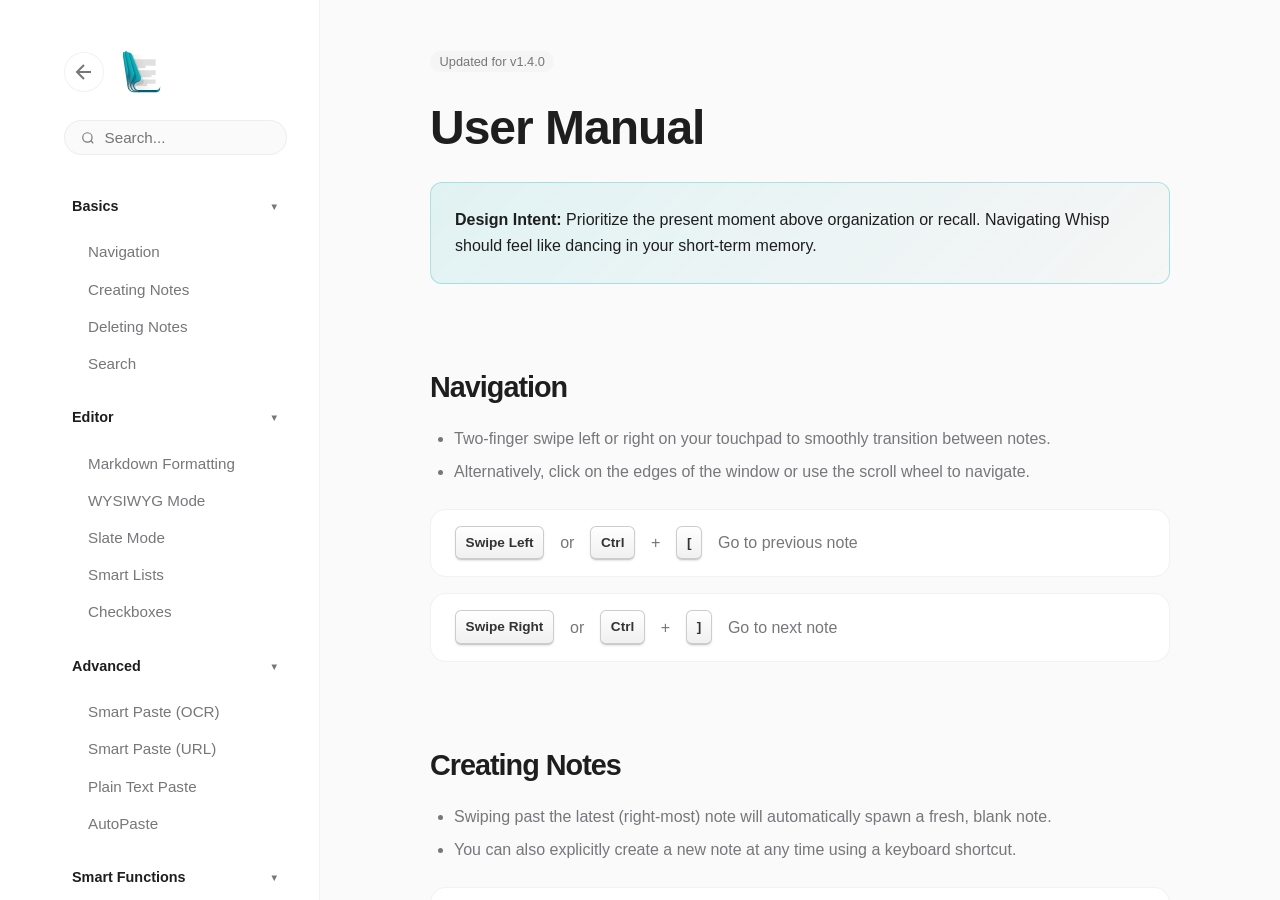
==== commit 3f68b16d: "feat: added paste module" ====
--- a/docs/manual.html
+++ b/docs/manual.html
@@ -54,7 +54,6 @@
                     <a href="#nav-wysiwyg">WYSIWYG Mode</a>
                     <a href="#nav-slate">Slate Mode</a>
                     <a href="#nav-lists">Smart Lists</a>
-                    <a href="#nav-math">Math Notes</a>
                     <a href="#nav-checkbox">Checkboxes</a>
                 </div>
             </details>
@@ -65,6 +64,7 @@
                     <a href="#nav-smartpaste-ocr">Smart Paste (OCR)</a>
                     <a href="#nav-smartpaste">Smart Paste (URL)</a>
                     <a href="#nav-plainpaste">Plain Text Paste</a>
+                    <a href="#nav-autopaste">AutoPaste</a>
                 </div>
             </details>
 
@@ -204,16 +204,6 @@
                 </div>
             </section>
 
-            <section id="nav-math" class="manual-section">
-                <h2>Math Notes</h2>
-                <ul>
-                    <li>Type <code>math</code> or <code>math: Custom Title</code> at the top of your note to activate Math Mode.</li>
-                    <li>Every line that is a valid expression shows its result on the right, e.g. <code>(120 + 30) * 2</code>, <code>2^10</code>, <code>20% of 50</code>, <code>sqrt(16)</code>.</li>
-                    <li><strong>Variables:</strong> <code>rent = 1200</code> on one line, then use <code>rent * 12</code> on a later line. <code>ans</code> is the previous result.</li>
-                    <li><strong>Totals:</strong> Type <code>sum</code> (or <code>total</code>, <code>avg</code>) to add up the results above it, back to the last empty line.</li>
-                </ul>
-            </section>
-
             <section id="nav-checkbox" class="manual-section">
                 <h2>Checkboxes</h2>
                 <ul>
@@ -259,6 +249,18 @@
                 </ul>
                 <div class="shortcut-box">
                     <kbd>Ctrl</kbd> + <kbd>Shift</kbd> + <kbd>V</kbd> Plain text paste
+                </div>
+            </section>
+
+            <section id="nav-autopaste" class="manual-section">
+                <h2>AutoPaste</h2>
+                <ul>
+                    <li>Turn any note into a live clipboard collector: type <code>paste</code> (or <code># paste</code>, <code>::paste</code>, <code># paste: Title</code>) on a line and press <kbd>Enter</kbd>.</li>
+                    <li>Every new copied text snippet or screenshot (via offline OCR) is automatically appended to the note while Whisp stays open, or as soon as you refocus Whisp.</li>
+                    <li>Click <strong>Stop</strong> on the toast banner, press <kbd>Esc</kbd>, type <code>paste</code> on a new line and hit <kbd>Enter</kbd>, or swipe to another note to finish collecting.</li>
+                </ul>
+                <div class="shortcut-box">
+                    <kbd>Enter</kbd> on a <code>paste</code> line to start / stop AutoPaste &nbsp;|&nbsp; <kbd>Esc</kbd> to stop
                 </div>
             </section>
 
